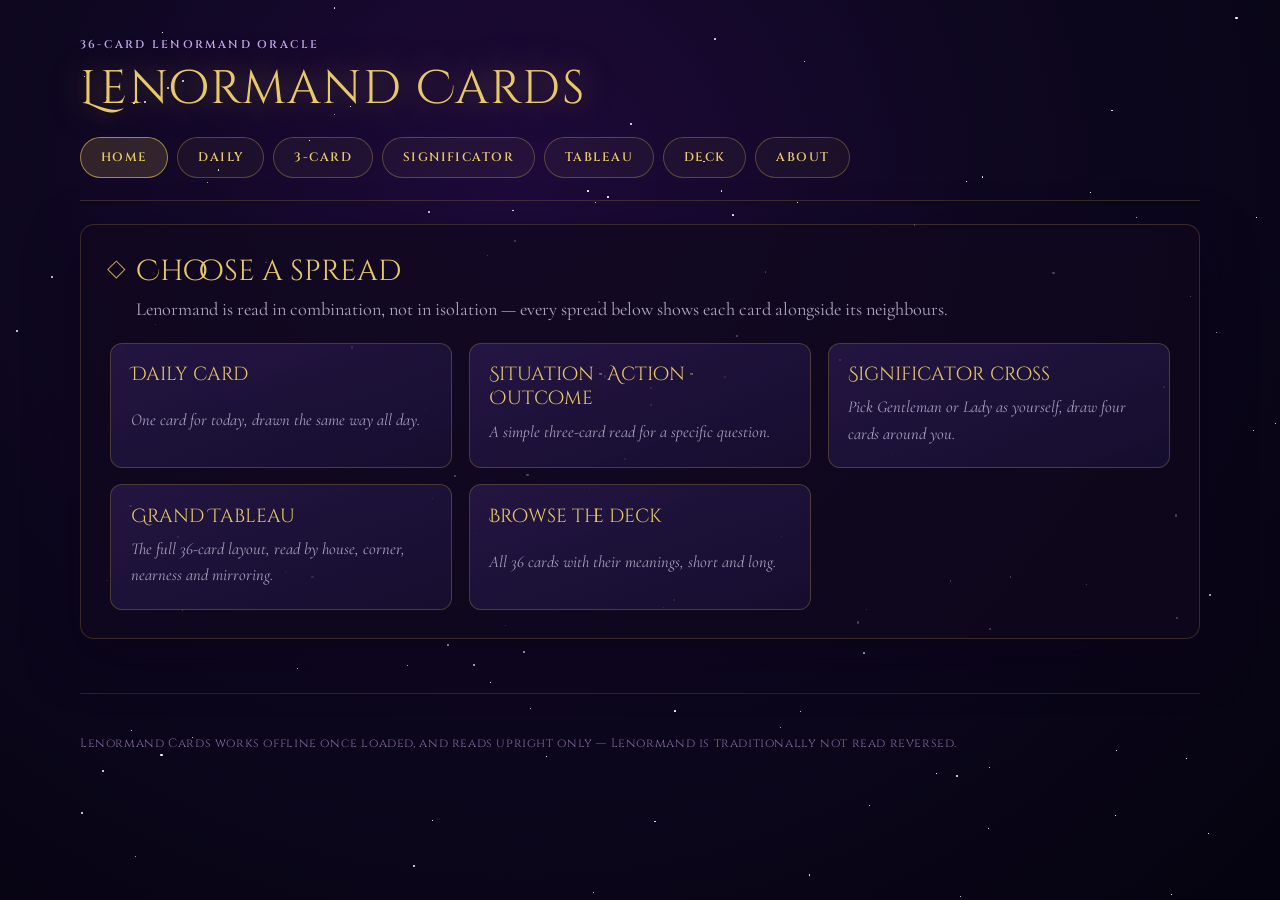
==== index.html @ f3dde4cf "Add files via upload" ====
<!doctype html>
<html lang="en-GB">
  <head>
    <meta charset="utf-8">
    <meta name="viewport" content="width=device-width, initial-scale=1">
    <meta name="theme-color" content="#0e0720">
    <meta name="description" content="Lenormand Cards — a 36-card Lenormand oracle reading app, read by neighbouring combinations.">
    <title>Lenormand Cards</title>
    <link rel="manifest" href="manifest.json">
    <link rel="icon" href="icons/icon-192.png">
    <link rel="apple-touch-icon" href="icons/icon-512.png">
    <link rel="preconnect" href="https://fonts.googleapis.com">
    <link rel="preconnect" href="https://fonts.gstatic.com" crossorigin>
    <link href="https://fonts.googleapis.com/css2?family=Cinzel+Decorative:wght@400;700&family=Cinzel:wght@400;600&family=Cormorant+Garamond:ital,wght@0,400;0,600;1,400;1,500&display=swap" rel="stylesheet">
    <link rel="stylesheet" href="styles.css">
  </head>
  <body>
    <div id="sky"></div>
    <header class="app-header">
      <div>
        <p class="eyebrow">36-card Lenormand oracle</p>
        <h1>Lenormand Cards</h1>
      </div>
      <nav class="main-nav" aria-label="Main">
        <a href="#/home">Home</a>
        <a href="#/daily">Daily</a>
        <a href="#/three-card">3-Card</a>
        <a href="#/significator">Significator</a>
        <a href="#/tableau">Tableau</a>
        <a href="#/deck">Deck</a>
        <a href="about.html">About</a>
      </nav>
    </header>

    <main id="app-root"></main>

    <footer class="app-footer">
      <p>Lenormand Cards works offline once loaded, and reads upright only — Lenormand is traditionally not read reversed.</p>
    </footer>

    <script src="data.js"></script>
    <script src="reading.js"></script>
    <script src="app.js"></script>
  </body>
</html>
---- styles.css ----
*, *::before, *::after {
  box-sizing: border-box;
}

:root {
  --gold: #c9a84c;
  --gold2: #e8c96a;
  --mist: #e8dff5;
  --soft: #9b80c4;
  --lav: #c4aae8;
}

html {
  font-size: 18px;
}

body {
  min-height: 100vh;
  margin: 0;
  background: radial-gradient(ellipse at 40% 20%, #1e0a3a 0%, #0e0720 45%, #05030f 100%) fixed;
  font-family: 'Cormorant Garamond', serif;
  color: var(--mist);
  line-height: 1.6;
}

/* ── twinkling stars ── */

#sky {
  position: fixed;
  inset: 0;
  pointer-events: none;
  z-index: 0;
  overflow: hidden;
}

.s {
  position: absolute;
  border-radius: 50%;
  background: #fff;
  animation: tw var(--d) ease-in-out infinite var(--dl);
}

@keyframes tw {
  0%, 100% { opacity: .08; }
  50% { opacity: .9; }
}

button,
input {
  font: inherit;
}

button {
  min-height: 44px;
  cursor: pointer;
}

button:disabled {
  cursor: not-allowed;
  opacity: 0.45;
}

a {
  color: var(--gold2);
}

:focus-visible {
  outline: 2px solid var(--gold2);
  outline-offset: 3px;
}

.app-header {
  position: relative;
  z-index: 1;
  display: flex;
  align-items: end;
  justify-content: space-between;
  flex-wrap: wrap;
  gap: 1rem;
  width: min(1120px, calc(100% - 2rem));
  margin: 0 auto;
  padding: 2rem 0 1.25rem;
  border-bottom: 1px solid rgba(201, 168, 76, 0.22);
}

.eyebrow {
  margin: 0 0 0.35rem;
  font-family: 'Cinzel', serif;
  font-size: 0.62rem;
  font-weight: 600;
  letter-spacing: 0.2em;
  text-transform: uppercase;
  color: var(--lav);
}

h1, h2, h3 {
  margin: 0;
  font-family: 'Cinzel Decorative', cursive;
  font-weight: 400;
  line-height: 1.25;
}

h1 {
  font-size: clamp(1.7rem, 6vw, 2.6rem);
  color: var(--gold2);
  text-shadow: 0 0 28px rgba(200, 168, 76, 0.5), 0 0 60px rgba(140, 60, 200, 0.3);
  letter-spacing: 0.03em;
}

h2 {
  font-size: clamp(1.2rem, 4vw, 1.6rem);
  color: var(--gold2);
}

h3 {
  margin: 1.4rem 0 0.75rem;
  padding-top: 1rem;
  border-top: 1px solid rgba(201, 168, 76, 0.2);
  font-size: 1.1rem;
  color: var(--gold2);
}

main {
  position: relative;
  z-index: 1;
  display: grid;
  gap: 1.25rem;
  width: min(1120px, calc(100% - 2rem));
  margin: 0 auto;
  padding: 1.25rem 0 3rem;
}

.panel {
  padding: clamp(1.1rem, 4vw, 1.6rem);
  border: 1px solid rgba(201, 168, 76, 0.22);
  border-radius: 14px;
  background: rgba(16, 8, 30, 0.75);
  box-shadow: 0 18px 50px rgba(10, 4, 24, 0.55);
}

.section-heading {
  display: flex;
  align-items: start;
  gap: 0.75rem;
  margin-bottom: 1rem;
}

.section-heading p {
  max-width: 54rem;
  margin: 0.3rem 0 0;
  color: rgba(228, 220, 245, 0.75);
  font-size: 1.02rem;
}

.diamond {
  width: 0.7rem;
  height: 0.7rem;
  margin-top: 0.5rem;
  flex: 0 0 auto;
  border: 1px solid var(--gold);
  transform: rotate(45deg);
}

/* ── nav / pill buttons ── */

.main-nav {
  position: relative;
  z-index: 1;
  display: flex;
  flex-wrap: wrap;
  gap: 0.5rem;
}

.main-nav a,
.plain-button,
.primary-button,
.filter-button {
  display: inline-flex;
  align-items: center;
  justify-content: center;
  font-family: 'Cinzel', serif;
  font-size: 0.68rem;
  font-weight: 600;
  letter-spacing: 0.12em;
  text-transform: uppercase;
  border-radius: 24px;
  border: 1px solid rgba(201, 168, 76, 0.35);
  background: rgba(201, 168, 76, 0.05);
  color: var(--gold2);
  text-decoration: none;
  padding: 0.55rem 1.1rem;
  transition: all 0.25s ease;
}

.main-nav a:hover,
.plain-button:hover,
.primary-button:hover,
.filter-button:hover {
  background: rgba(201, 168, 76, 0.14);
  border-color: rgba(201, 168, 76, 0.7);
  box-shadow: 0 0 14px rgba(201, 168, 76, 0.18);
}

.main-nav a.is-active,
.primary-button,
.filter-button.is-active,
.plain-button[aria-pressed="true"] {
  background: rgba(201, 168, 76, 0.18);
  border-color: rgba(201, 168, 76, 0.75);
  color: var(--gold2);
}

/* ── spread chooser ── */

.spread-grid {
  display: grid;
  grid-template-columns: repeat(auto-fit, minmax(15rem, 1fr));
  gap: 0.9rem;
}

.spread-choice {
  display: grid;
  gap: 0.4rem;
  padding: 1.1rem;
  border: 1px solid rgba(201, 168, 76, 0.28);
  border-radius: 12px;
  background: linear-gradient(160deg, rgba(52, 34, 94, 0.55) 0%, rgba(26, 17, 56, 0.65) 100%);
  color: var(--mist);
  text-align: left;
  text-decoration: none;
  transition: all 0.25s ease;
}

.spread-choice:hover {
  border-color: rgba(201, 168, 76, 0.6);
  box-shadow: 0 0 20px rgba(140, 70, 220, 0.2);
  transform: translateY(-2px);
}

.spread-choice h3 {
  margin: 0;
  padding: 0;
  border: 0;
  font-size: 1.05rem;
}

.spread-choice p {
  margin: 0;
  color: rgba(228, 220, 245, 0.7);
  font-size: 0.92rem;
  font-style: italic;
}

/* ── card visuals ── */

.card-tile {
  display: grid;
  gap: 0.55rem;
  padding: 0.95rem;
  border: 1px solid rgba(201, 168, 76, 0.4);
  border-radius: 14px;
  background: linear-gradient(160deg, #34225e 0%, #261a4a 60%, #1a1138 100%);
  box-shadow: 0 8px 34px rgba(20, 5, 50, 0.6);
}

.card-face {
  position: relative;
  display: grid;
  place-items: center;
  aspect-ratio: 3 / 4;
  border-radius: 10px;
  background: radial-gradient(ellipse at 50% 40%, rgba(120, 50, 200, 0.22), transparent 65%);
  overflow: hidden;
}

.card-face::before {
  content: '';
  position: absolute;
  inset: 6px;
  border: 1px solid rgba(201, 168, 76, 0.2);
  border-radius: 8px;
  pointer-events: none;
}

.card-face svg {
  width: 56%;
  height: 56%;
  filter: drop-shadow(0 0 8px rgba(201, 168, 76, 0.35));
}

.card-number {
  color: rgba(201, 168, 76, 0.75);
  font-family: 'Cinzel', serif;
  font-size: 0.62rem;
  letter-spacing: 0.1em;
  text-transform: uppercase;
}

.card-name {
  font-family: 'Cinzel', serif;
  font-weight: 600;
  font-size: 0.95rem;
  letter-spacing: 0.1em;
  text-transform: uppercase;
  color: var(--gold2);
}

.card-meaning {
  margin: 0;
  color: rgba(228, 220, 245, 0.82);
  font-size: 0.95rem;
  font-style: italic;
}

.card-label {
  font-family: 'Cinzel', serif;
  font-size: 0.6rem;
  font-weight: 600;
  letter-spacing: 0.18em;
  text-transform: uppercase;
  color: var(--lav);
}

/* ── deck browser ── */

.deck-grid {
  display: grid;
  grid-template-columns: repeat(auto-fill, minmax(9.5rem, 1fr));
  gap: 0.75rem;
}

.search-input {
  width: min(100%, 32rem);
  min-height: 48px;
  padding: 0.6rem 0.85rem;
  border: 1px solid rgba(201, 168, 76, 0.3);
  border-radius: 10px;
  background: rgba(255, 255, 255, 0.04);
  color: var(--mist);
  margin: 0.5rem 0 1rem;
}

.search-input::placeholder {
  color: rgba(200, 170, 240, 0.4);
  font-style: italic;
}

/* ── spreads layout ── */

.spread-cards {
  display: grid;
  grid-template-columns: repeat(auto-fit, minmax(11rem, 1fr));
  gap: 1rem;
}

.combination-list {
  display: grid;
  gap: 0.65rem;
  margin: 1rem 0 0;
  padding: 0;
  list-style: none;
}

.combination-list li {
  padding-top: 0.65rem;
  border-top: 1px solid rgba(201, 168, 76, 0.18);
  font-style: italic;
  color: rgba(228, 220, 245, 0.85);
}

/* ── significator spread ── */

.significator-picker {
  display: flex;
  gap: 0.75rem;
  margin-bottom: 1rem;
  flex-wrap: wrap;
}

.significator-layout {
  display: grid;
  grid-template-columns: repeat(3, minmax(0, 1fr));
  grid-template-areas:
    ".    above  ."
    "left center right"
    ".    below  .";
  gap: 0.75rem;
  max-width: 40rem;
}

.significator-layout .slot-above { grid-area: above; }
.significator-layout .slot-below { grid-area: below; }
.significator-layout .slot-left { grid-area: left; }
.significator-layout .slot-right { grid-area: right; }
.significator-layout .slot-center { grid-area: center; }

/* ── grand tableau ── */

.tableau-controls {
  display: flex;
  flex-wrap: wrap;
  gap: 0.75rem;
  align-items: center;
  margin-bottom: 1rem;
}

.tableau-grid {
  display: grid;
  grid-template-columns: repeat(9, 1fr);
  gap: 0.35rem;
  overflow-x: auto;
}

.tableau-tile {
  display: grid;
  place-items: center;
  gap: 0.15rem;
  aspect-ratio: 3 / 4;
  min-width: 3.6rem;
  padding: 0.3rem;
  border: 1px solid rgba(201, 168, 76, 0.3);
  border-radius: 6px;
  background: linear-gradient(160deg, #2a1c4e 0%, #1a1138 100%);
  text-align: center;
  font-size: 0.7rem;
}

.tableau-tile.is-significator {
  background: rgba(201, 168, 76, 0.28);
  box-shadow: 0 0 14px rgba(201, 168, 76, 0.5);
  border-color: var(--gold2);
}

.tableau-tile.is-near {
  background: rgba(201, 168, 76, 0.12);
  border-color: rgba(201, 168, 76, 0.5);
}

.tableau-tile.is-corner {
  border-style: dashed;
}

.tableau-tile .tile-name {
  font-family: 'Cinzel', serif;
  font-size: 0.68rem;
  letter-spacing: 0.02em;
  color: var(--gold2);
  line-height: 1.1;
}

.tableau-tile .tile-number {
  color: rgba(200, 170, 240, 0.6);
  font-size: 0.6rem;
}

.tableau-detail {
  margin-top: 1.25rem;
  display: grid;
  gap: 0.85rem;
}

.tableau-detail p {
  margin: 0;
  color: rgba(228, 220, 245, 0.85);
}

.tableau-detail strong {
  color: var(--gold2);
  font-weight: 600;
}

/* ── about page ── */

.about-content {
  display: grid;
  gap: 1rem;
  max-width: 42rem;
}

.about-content p {
  margin: 0;
  color: rgba(228, 220, 245, 0.88);
}

.about-content em {
  color: var(--gold2);
  font-style: normal;
}

footer.app-footer {
  position: relative;
  z-index: 1;
  width: min(1120px, calc(100% - 2rem));
  margin: 0 auto;
  padding: 1.5rem 0 3rem;
  color: rgba(200, 170, 240, 0.6);
  font-family: 'Cinzel', serif;
  font-size: 0.68rem;
  letter-spacing: 0.05em;
  border-top: 1px solid rgba(201, 168, 76, 0.18);
}

.empty-state {
  margin: 0;
  padding: 1rem 0;
  border-top: 1px solid rgba(201, 168, 76, 0.18);
  color: rgba(228, 220, 245, 0.6);
}

details summary {
  font-family: 'Cinzel', serif;
  font-size: 0.62rem;
  letter-spacing: 0.08em;
  text-transform: uppercase;
  color: rgba(200, 170, 240, 0.7);
  cursor: pointer;
}

@media (max-width: 640px) {
  .app-header {
    align-items: start;
  }

  .deck-grid {
    grid-template-columns: repeat(2, minmax(0, 1fr));
  }

  .significator-layout {
    max-width: none;
  }

  .tableau-tile {
    min-width: 2.6rem;
    font-size: 0.6rem;
  }
}

/* ── playing-card badge + toggles (Lenormand-specific extras) ── */

.toggle-row {
  display: flex;
  align-items: center;
  gap: 0.5rem;
  font-family: 'Cinzel', serif;
  font-size: 0.65rem;
  letter-spacing: 0.08em;
  text-transform: uppercase;
  color: rgba(200, 170, 240, 0.8);
  margin: 0.75rem 0;
}

.toggle-row input[type="checkbox"] {
  min-height: auto;
  width: 1rem;
  height: 1rem;
  accent-color: var(--gold);
}

.playing-card-badge {
  display: inline-flex;
  align-items: center;
  justify-content: center;
  margin-top: 0.3rem;
  padding: 0.15rem 0.5rem;
  border: 1px solid rgba(201, 168, 76, 0.35);
  border-radius: 20px;
  font-family: 'Cinzel', serif;
  font-size: 0.7rem;
  letter-spacing: 0.05em;
  color: var(--gold2);
  background: rgba(201, 168, 76, 0.08);
  width: fit-content;
}

.mirror-box {
  margin-top: 1rem;
  padding: 1rem;
  border: 1px dashed rgba(201, 168, 76, 0.4);
  border-radius: 10px;
  background: rgba(201, 168, 76, 0.06);
  font-style: italic;
  color: rgba(228, 220, 245, 0.9);
}
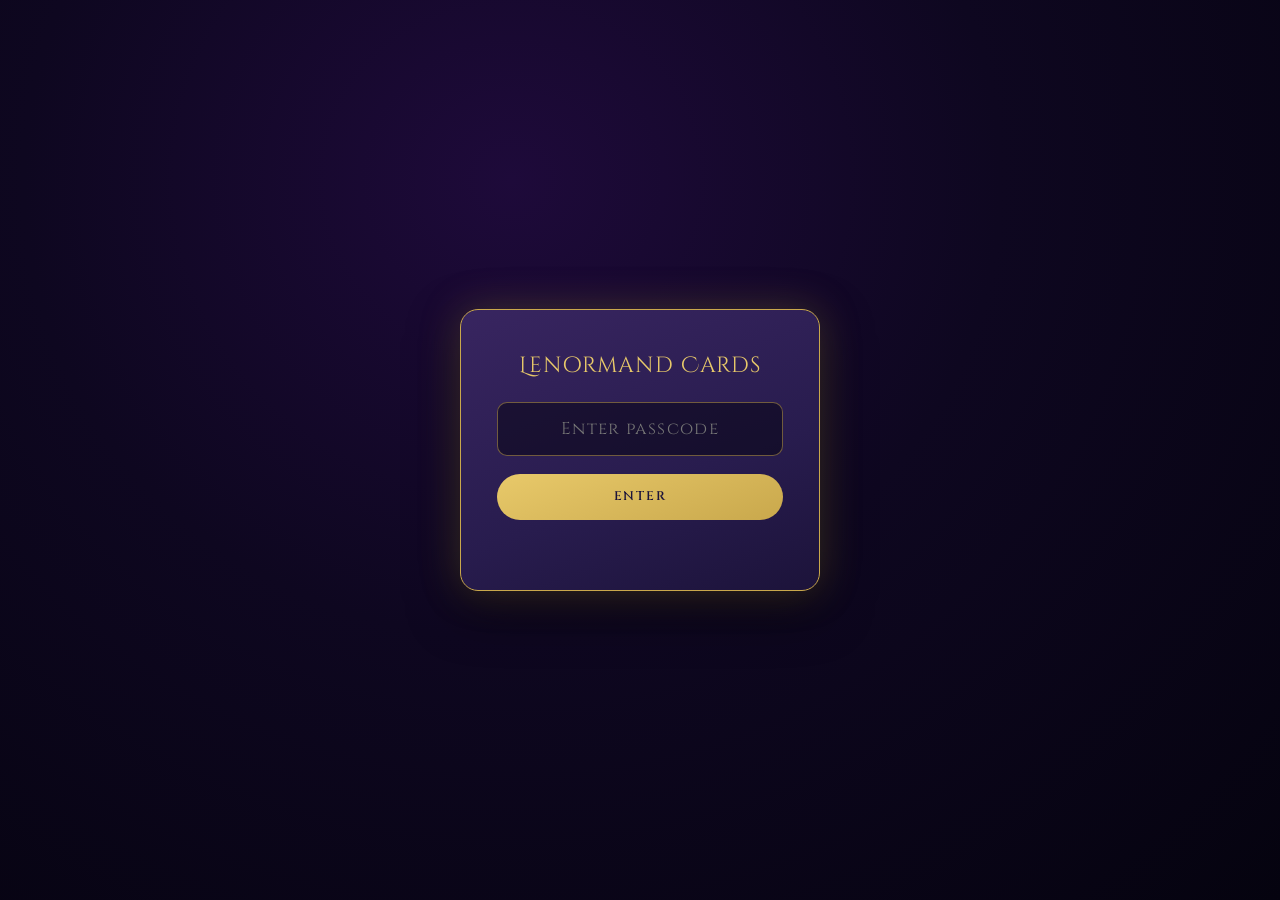
==== commit 310eaf22: "Add passcode gate to Lenormand Cards" ====
--- a/index.html
+++ b/index.html
@@ -14,7 +14,31 @@
     <link href="https://fonts.googleapis.com/css2?family=Cinzel+Decorative:wght@400;700&family=Cinzel:wght@400;600&family=Cormorant+Garamond:ital,wght@0,400;0,600;1,400;1,500&display=swap" rel="stylesheet">
     <link rel="stylesheet" href="styles.css">
   </head>
-  <body>
+  <body class="is-locked">
+    <div class="gate" id="gate">
+      <form class="gate-box" id="gate-form">
+        <p class="gate-title">Lenormand Cards</p>
+        <input class="gate-input" id="gate-input" type="password" placeholder="Enter passcode" autocomplete="off" autocapitalize="off" spellcheck="false">
+        <button class="gate-btn" type="submit">Enter</button>
+        <p class="gate-error" id="gate-error"></p>
+      </form>
+    </div>
+    <script>
+      (function () {
+        var CODE = "lenormand44";
+        var KEY = "lenormand-unlocked";
+        if (localStorage.getItem(KEY) === "yes") document.body.classList.remove("is-locked");
+        document.getElementById("gate-form").addEventListener("submit", function (e) {
+          e.preventDefault();
+          var input = document.getElementById("gate-input");
+          var err = document.getElementById("gate-error");
+          if (input.value.trim().toLowerCase() === CODE) {
+            localStorage.setItem(KEY, "yes");
+            document.body.classList.remove("is-locked");
+          } else { err.textContent = "Not quite, try again."; input.value = ""; input.focus(); }
+        });
+      })();
+    </script>
     <div id="sky"></div>
     <header class="app-header">
       <div>
--- a/styles.css
+++ b/styles.css
@@ -257,6 +257,7 @@
   display: grid;
   gap: 0.55rem;
   padding: 0.95rem;
+  min-width: 0;
   border: 1px solid rgba(201, 168, 76, 0.4);
   border-radius: 14px;
   background: linear-gradient(160deg, #34225e 0%, #261a4a 60%, #1a1138 100%);
@@ -267,10 +268,17 @@
   position: relative;
   display: grid;
   place-items: center;
+  width: 100%;
+  align-self: start;
   aspect-ratio: 3 / 4;
   border-radius: 10px;
   background: radial-gradient(ellipse at 50% 40%, rgba(120, 50, 200, 0.22), transparent 65%);
   overflow: hidden;
+}
+
+.card-meaning {
+  min-width: 0;
+  overflow-wrap: break-word;
 }
 
 .card-face::before {
@@ -414,10 +422,10 @@
 .tableau-tile {
   display: grid;
   place-items: center;
-  gap: 0.15rem;
+  gap: 0.1rem;
   aspect-ratio: 3 / 4;
   min-width: 3.6rem;
-  padding: 0.3rem;
+  padding: 0.3rem 0.2rem;
   border: 1px solid rgba(201, 168, 76, 0.3);
   border-radius: 6px;
   background: linear-gradient(160deg, #2a1c4e 0%, #1a1138 100%);
@@ -425,6 +433,17 @@
   font-size: 0.7rem;
 }
 
+.tableau-tile .tile-icon {
+  width: 1.5rem;
+  height: 1.5rem;
+}
+
+.tableau-tile .tile-icon svg {
+  width: 100%;
+  height: 100%;
+  color: var(--gold2);
+}
+
 .tableau-tile.is-significator {
   background: rgba(201, 168, 76, 0.28);
   box-shadow: 0 0 14px rgba(201, 168, 76, 0.5);
@@ -442,10 +461,14 @@
 
 .tableau-tile .tile-name {
   font-family: 'Cinzel', serif;
-  font-size: 0.68rem;
-  letter-spacing: 0.02em;
+  font-size: 0.6rem;
+  letter-spacing: 0.01em;
   color: var(--gold2);
   line-height: 1.1;
+  overflow: hidden;
+  text-overflow: ellipsis;
+  white-space: nowrap;
+  max-width: 100%;
 }
 
 .tableau-tile .tile-number {
@@ -527,11 +550,53 @@
 
   .significator-layout {
     max-width: none;
-  }
+    grid-template-columns: 1fr;
+    grid-template-areas:
+      "above"
+      "left"
+      "center"
+      "right"
+      "below";
+    gap: 0.6rem;
+  }
+
+  .significator-layout .card-tile {
+    grid-template-columns: 4.5rem 1fr;
+    grid-template-areas:
+      "face label"
+      "face number"
+      "face name"
+      "face meaning";
+    align-items: start;
+    column-gap: 0.9rem;
+    row-gap: 0.2rem;
+    padding: 0.8rem;
+  }
+
+  .significator-layout .card-face {
+    grid-area: face;
+    width: 4.5rem;
+    align-self: center;
+  }
+
+  .significator-layout .card-label { grid-area: label; }
+  .significator-layout .card-number { grid-area: number; align-self: end; }
+  .significator-layout .card-name { grid-area: name; }
+  .significator-layout .card-meaning { grid-area: meaning; }
+  .significator-layout .playing-card-badge { grid-column: 2; }
 
   .tableau-tile {
     min-width: 2.6rem;
     font-size: 0.6rem;
+  }
+
+  .tableau-tile .tile-icon {
+    width: 1.1rem;
+    height: 1.1rem;
+  }
+
+  .tableau-tile .tile-name {
+    display: none;
   }
 }
 
@@ -581,3 +646,34 @@
   font-style: italic;
   color: rgba(228, 220, 245, 0.9);
 }
+
+/* ── passcode gate (casual privacy only, not real security) ── */
+body.is-locked > *:not(.gate) { display: none; }
+.gate {
+  display: none; position: fixed; inset: 0; z-index: 9999;
+  background: radial-gradient(ellipse at 40% 20%, #1e0a3a 0%, #0e0720 45%, #05030f 100%);
+  align-items: center; justify-content: center;
+}
+body.is-locked .gate { display: flex; }
+.gate-box {
+  display: flex; flex-direction: column; align-items: center; gap: 1rem;
+  padding: 2.2rem 2rem;
+  background: linear-gradient(160deg, #382560 0%, #281c4e 60%, #1c133a 100%);
+  border: 1px solid var(--gold); border-radius: 18px;
+  box-shadow: 0 0 40px rgba(201,168,76,.25), 0 18px 50px rgba(0,0,0,.55);
+  width: min(90vw, 20rem);
+}
+.gate-title { font-family:'Cinzel Decorative',cursive; font-size:1.2rem; color:var(--gold2); text-align:center; margin:0; letter-spacing:.04em; }
+.gate-input {
+  width:100%; padding:.7rem .9rem; border-radius:10px;
+  border:1px solid rgba(201,168,76,.5); background:rgba(5,3,15,.5);
+  color:var(--mist); text-align:center; font-family:'Cinzel',serif; letter-spacing:.08em; font-size:.95rem; outline:none;
+}
+.gate-input:focus { border-color:var(--gold2); }
+.gate-btn {
+  width:100%; padding:.7rem 1.3rem; border:none; border-radius:999px;
+  background:linear-gradient(160deg, #e8c96a 0%, #c9a84c 100%); color:#1c133a;
+  font-family:'Cinzel',serif; font-weight:600; letter-spacing:.14em; text-transform:uppercase; font-size:.7rem; cursor:pointer; min-height:44px;
+}
+.gate-btn:active { opacity:.85; }
+.gate-error { margin:0; min-height:1.2em; color:#e6b8d0; font-family:'Cinzel',serif; font-size:.62rem; letter-spacing:.1em; }
